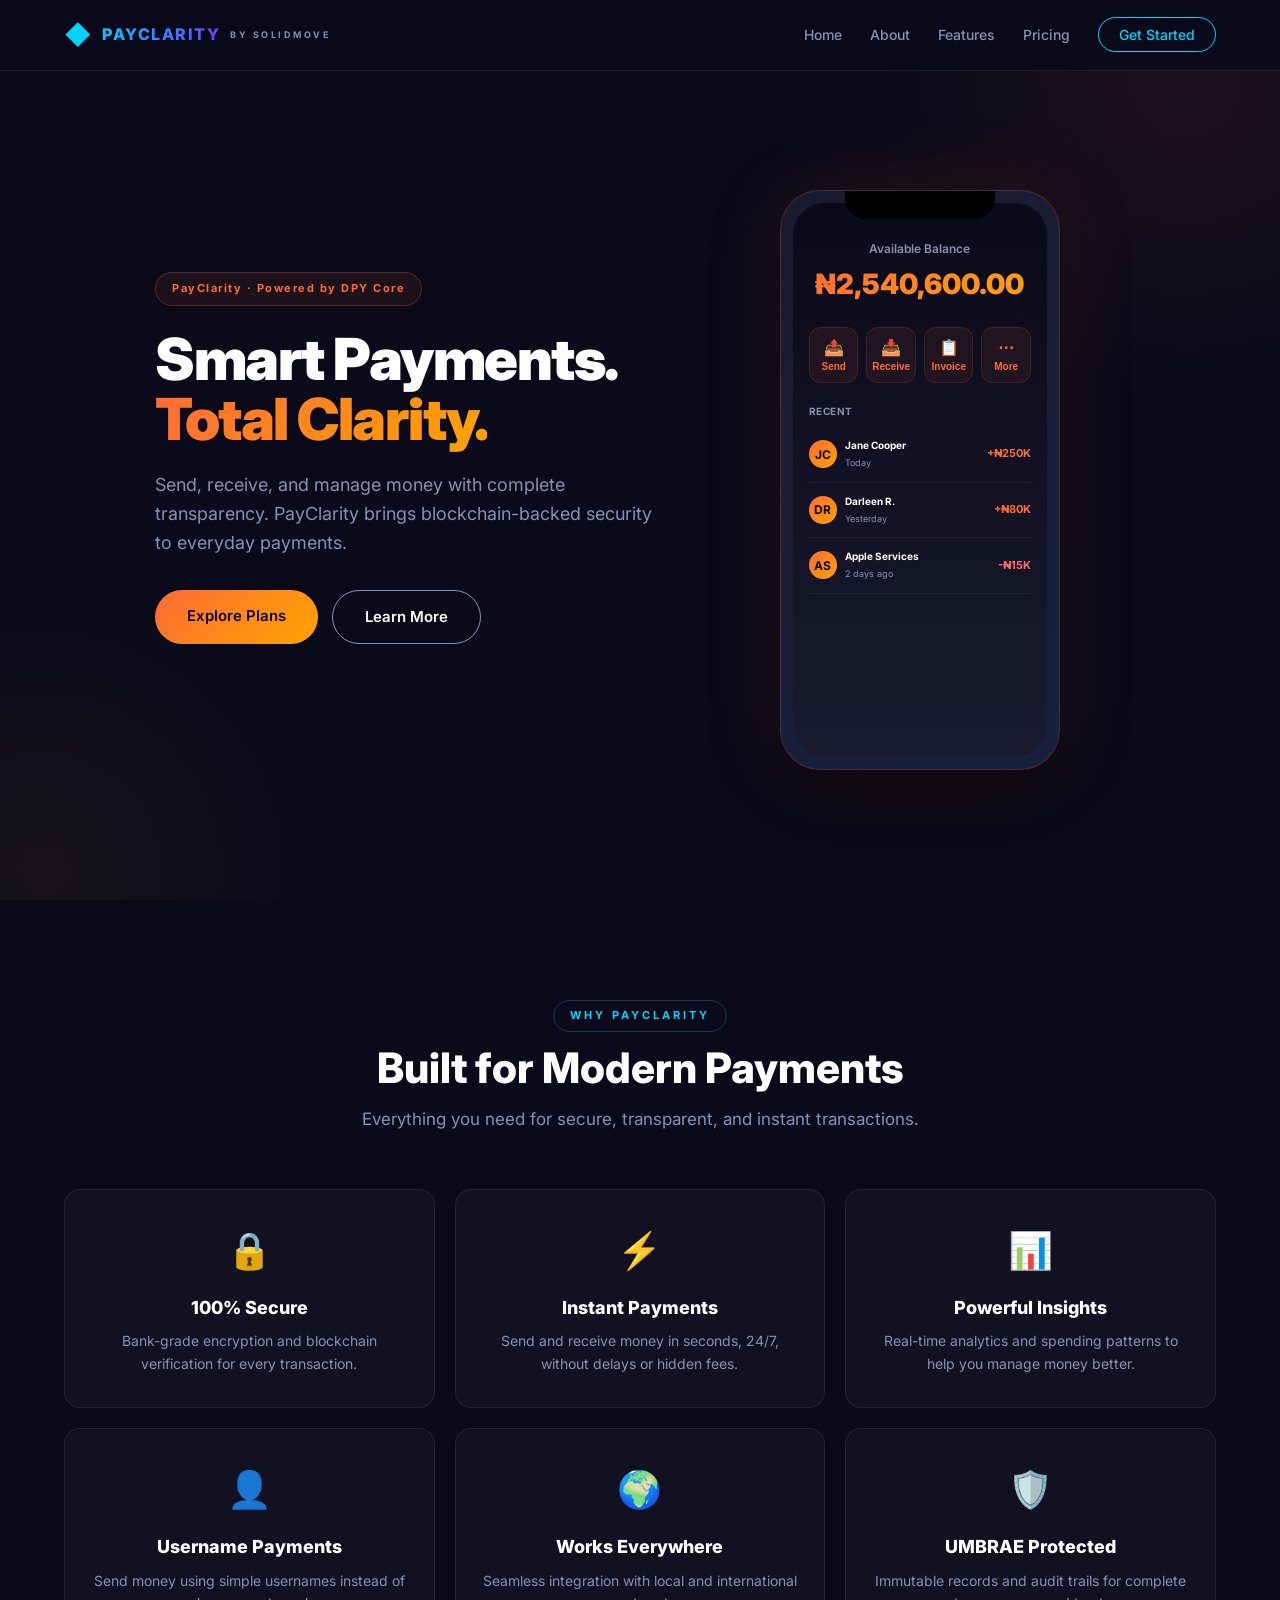
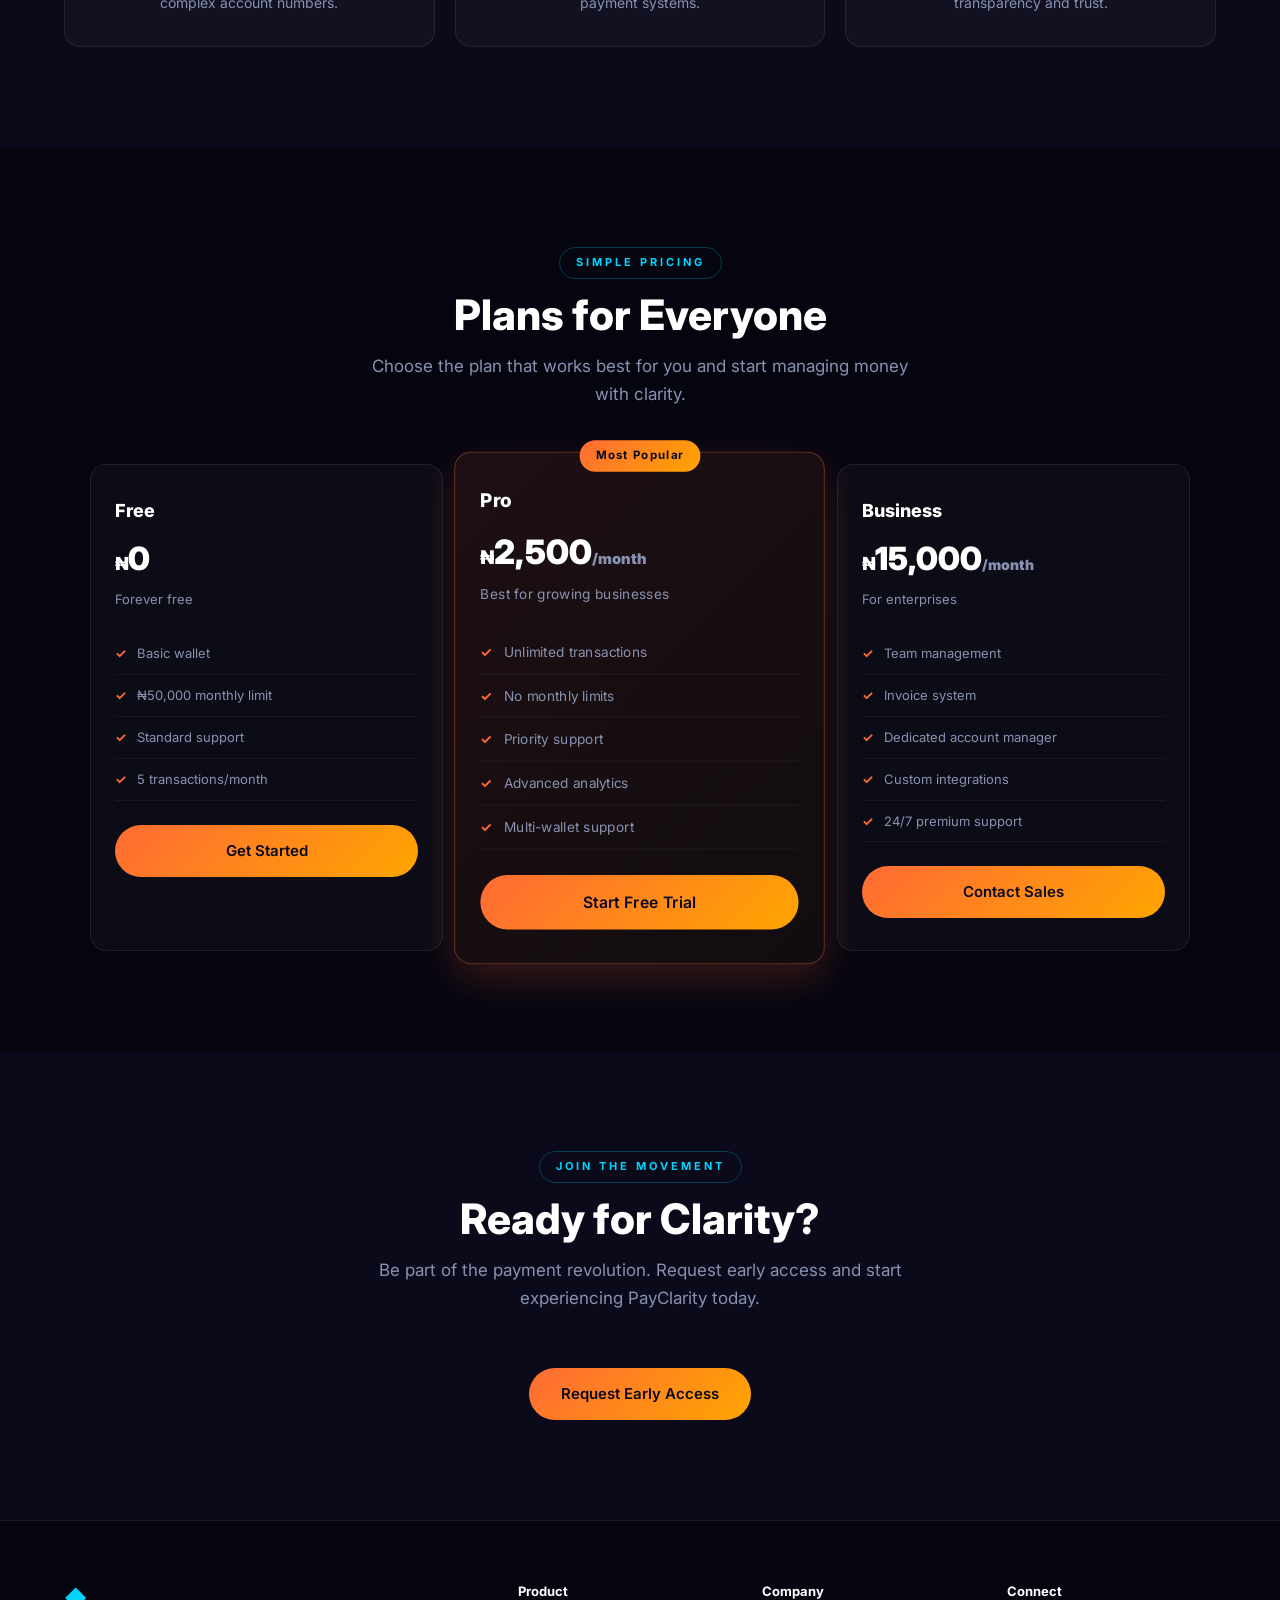
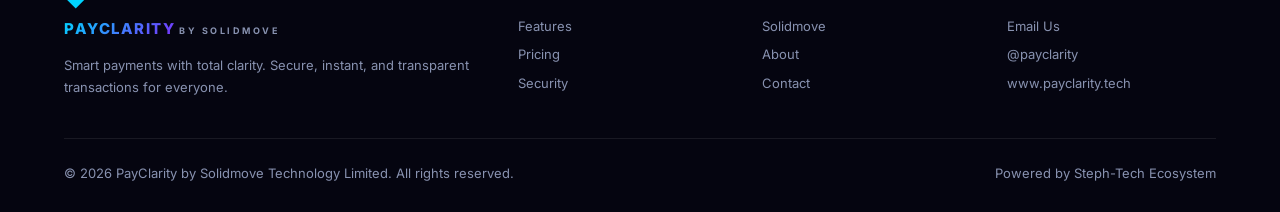
==== payclarity.html @ 087c50ce "Create PayClarity product landing page with hero, phone mockup, features, pricing, and CTA sections" ====
<!DOCTYPE html>
<html lang="en">
<head>
    <meta charset="UTF-8">
    <meta name="viewport" content="width=device-width, initial-scale=1.0">
    <title>PayClarity – Smart Payments. Total Clarity.</title>
    <link rel="stylesheet" href="style.css">
    <link href="https://fonts.googleapis.com/css2?family=Inter:wght@300;400;600;700;800;900&display=swap" rel="stylesheet">
    <style>
        /* ===== PAYCLARITY SPECIFIC ===== */
        :root {
            --payclarity-accent: #ff6b35;
            --payclarity-light: #ffa500;
        }

        /* Hero Section - PayClarity */
        .payclarity-hero {
            padding: 140px 0 80px;
            min-height: 100vh;
            display: flex;
            align-items: center;
            position: relative;
            overflow: hidden;
        }

        .payclarity-hero::before {
            content: '';
            position: absolute;
            top: -30%;
            right: -20%;
            width: 700px;
            height: 700px;
            background: radial-gradient(circle, rgba(255, 107, 53, 0.08) 0%, transparent 65%);
            border-radius: 50%;
            pointer-events: none;
        }

        .payclarity-hero::after {
            content: '';
            position: absolute;
            bottom: -30%;
            left: -20%;
            width: 600px;
            height: 600px;
            background: radial-gradient(circle, rgba(255, 165, 0, 0.06) 0%, transparent 65%);
            border-radius: 50%;
            pointer-events: none;
        }

        .payclarity-hero-grid {
            display: grid;
            grid-template-columns: 1.1fr 0.9fr;
            gap: 60px;
            align-items: center;
            position: relative;
            z-index: 1;
        }

        .payclarity-hero-content h1 {
            font-size: 58px;
            font-weight: 900;
            line-height: 1.03;
            margin-bottom: 22px;
            letter-spacing: -1.5px;
        }

        .payclarity-hero-content .highlight-orange {
            background: linear-gradient(135deg, var(--payclarity-accent), var(--payclarity-light));
            -webkit-background-clip: text;
            -webkit-text-fill-color: transparent;
        }

        .payclarity-badge {
            display: inline-block;
            font-size: 11px;
            font-weight: 700;
            letter-spacing: 1.5px;
            color: var(--payclarity-accent);
            padding: 7px 16px;
            background: rgba(255, 107, 53, 0.08);
            border: 1px solid rgba(255, 107, 53, 0.25);
            border-radius: 50px;
            margin-bottom: 24px;
        }

        .payclarity-subtitle {
            font-size: 18px;
            color: var(--gray);
            margin-bottom: 32px;
            max-width: 500px;
        }

        .payclarity-buttons {
            display: flex;
            gap: 14px;
            flex-wrap: wrap;
            margin-bottom: 44px;
        }

        .btn-payclarity-primary {
            display: inline-block;
            padding: 14px 32px;
            font-size: 15px;
            font-weight: 600;
            color: var(--dark);
            background: linear-gradient(135deg, var(--payclarity-accent), var(--payclarity-light));
            border: none;
            border-radius: 50px;
            cursor: pointer;
            transition: all 0.3s;
        }

        .btn-payclarity-primary:hover {
            transform: translateY(-2px);
            box-shadow: 0 10px 30px rgba(255, 107, 53, 0.35);
        }

        /* Phone Mockup */
        .payclarity-visual {
            display: flex;
            justify-content: center;
            align-items: center;
        }

        .phone-mockup {
            position: relative;
            width: 280px;
            height: 580px;
            background: linear-gradient(135deg, #1a1a2e 0%, #16213e 100%);
            border-radius: 40px;
            padding: 12px;
            box-shadow: 0 20px 60px rgba(0, 0, 0, 0.5), 0 0 80px rgba(255, 107, 53, 0.15);
            border: 1px solid rgba(255, 107, 53, 0.2);
        }

        .phone-mockup::before {
            content: '';
            position: absolute;
            top: 0;
            left: 50%;
            transform: translateX(-50%);
            width: 150px;
            height: 28px;
            background: #000;
            border-radius: 0 0 20px 20px;
            z-index: 10;
        }

        .phone-screen {
            width: 100%;
            height: 100%;
            background: linear-gradient(180deg, #0a0a1a 0%, #1a1a2e 100%);
            border-radius: 32px;
            padding: 36px 16px 16px;
            display: flex;
            flex-direction: column;
            overflow: hidden;
        }

        .wallet-header {
            text-align: center;
            margin-bottom: 20px;
        }

        .wallet-header h3 {
            font-size: 12px;
            font-weight: 600;
            color: var(--gray);
            margin-bottom: 4px;
        }

        .wallet-balance {
            font-size: 28px;
            font-weight: 900;
            background: linear-gradient(135deg, var(--payclarity-accent), var(--payclarity-light));
            -webkit-background-clip: text;
            -webkit-text-fill-color: transparent;
        }

        .wallet-actions {
            display: grid;
            grid-template-columns: repeat(4, 1fr);
            gap: 8px;
            margin-bottom: 20px;
        }

        .action-btn {
            display: flex;
            flex-direction: column;
            align-items: center;
            gap: 4px;
            padding: 10px 4px;
            background: rgba(255, 107, 53, 0.08);
            border: 1px solid rgba(255, 107, 53, 0.15);
            border-radius: 12px;
            font-size: 10px;
            font-weight: 600;
            color: var(--payclarity-accent);
            cursor: pointer;
            transition: all 0.3s;
        }

        .action-btn:hover {
            background: rgba(255, 107, 53, 0.15);
            border-color: rgba(255, 107, 53, 0.3);
        }

        .action-icon {
            font-size: 16px;
        }

        .transactions-label {
            font-size: 10px;
            font-weight: 700;
            color: var(--gray);
            margin-bottom: 8px;
            text-transform: uppercase;
            letter-spacing: 0.5px;
        }

        .transaction-item {
            display: flex;
            align-items: center;
            justify-content: space-between;
            padding: 10px 0;
            border-bottom: 1px solid rgba(255, 255, 255, 0.05);
            font-size: 11px;
        }

        .transaction-info {
            display: flex;
            align-items: center;
            gap: 8px;
        }

        .transaction-avatar {
            width: 28px;
            height: 28px;
            border-radius: 50%;
            background: linear-gradient(135deg, var(--payclarity-accent), var(--payclarity-light));
            display: flex;
            align-items: center;
            justify-content: center;
            font-size: 12px;
            color: var(--dark);
            font-weight: 700;
        }

        .transaction-details h4 {
            font-size: 10px;
            font-weight: 700;
            color: var(--light);
            margin-bottom: 1px;
        }

        .transaction-type {
            font-size: 9px;
            color: var(--gray);
        }

        .transaction-amount {
            font-weight: 700;
            color: var(--light);
        }

        .transaction-amount.positive {
            color: var(--payclarity-accent);
        }

        .transaction-amount.negative {
            color: #ff6b6b;
        }

        /* Features Section */
        .payclarity-features {
            padding: 100px 0;
        }

        .features-grid {
            display: grid;
            grid-template-columns: repeat(3, 1fr);
            gap: 20px;
        }

        .feature-card {
            padding: 32px 22px;
            background: var(--card-bg);
            border: 1px solid var(--border);
            border-radius: 16px;
            transition: all 0.3s;
            text-align: center;
        }

        .feature-card:hover {
            transform: translateY(-6px);
            border-color: rgba(255, 107, 53, 0.3);
            box-shadow: 0 15px 40px rgba(255, 107, 53, 0.1);
        }

        .feature-icon {
            font-size: 36px;
            margin-bottom: 14px;
        }

        .feature-card h3 {
            font-size: 18px;
            font-weight: 800;
            margin-bottom: 8px;
            color: var(--light);
        }

        .feature-card p {
            font-size: 14px;
            color: var(--gray);
        }

        /* Pricing Section */
        .payclarity-pricing {
            padding: 100px 0;
            background: var(--darker);
        }

        .pricing-grid {
            display: grid;
            grid-template-columns: repeat(3, 1fr);
            gap: 20px;
            max-width: 1100px;
            margin: 0 auto;
        }

        .pricing-card {
            padding: 32px 24px;
            background: var(--card-bg);
            border: 1px solid var(--border);
            border-radius: 16px;
            transition: all 0.3s;
            position: relative;
        }

        .pricing-card.featured {
            transform: scale(1.05);
            background: linear-gradient(135deg, rgba(255, 107, 53, 0.1), rgba(255, 165, 0, 0.05));
            border-color: rgba(255, 107, 53, 0.35);
            box-shadow: 0 15px 40px rgba(255, 107, 53, 0.2);
        }

        .pricing-card:hover {
            border-color: rgba(255, 107, 53, 0.3);
            transform: translateY(-4px);
        }

        .pricing-card.featured:hover {
            transform: scale(1.05) translateY(-4px);
        }

        .pricing-badge {
            position: absolute;
            top: -12px;
            left: 50%;
            transform: translateX(-50%);
            display: inline-block;
            padding: 6px 16px;
            background: linear-gradient(135deg, var(--payclarity-accent), var(--payclarity-light));
            color: var(--dark);
            font-size: 11px;
            font-weight: 700;
            letter-spacing: 1px;
            border-radius: 50px;
        }

        .pricing-plan {
            font-size: 18px;
            font-weight: 800;
            margin-bottom: 8px;
            color: var(--light);
        }

        .pricing-price {
            font-size: 32px;
            font-weight: 900;
            margin-bottom: 4px;
        }

        .pricing-price .currency {
            font-size: 18px;
        }

        .pricing-period {
            font-size: 13px;
            color: var(--gray);
            margin-bottom: 24px;
        }

        .pricing-features {
            list-style: none;
            margin-bottom: 24px;
        }

        .pricing-features li {
            padding: 10px 0;
            border-bottom: 1px solid rgba(255, 255, 255, 0.05);
            font-size: 13px;
            color: var(--gray);
        }

        .pricing-features li:before {
            content: '✓ ';
            color: var(--payclarity-accent);
            font-weight: 700;
            margin-right: 8px;
        }

        .pricing-card .btn-payclarity-primary {
            width: 100%;
            text-align: center;
        }

        /* CTA Section */
        .payclarity-cta {
            padding: 100px 0;
            text-align: center;
        }

        .cta-content h2 {
            font-size: 42px;
            font-weight: 800;
            margin-bottom: 16px;
        }

        .cta-content p {
            font-size: 17px;
            color: var(--gray);
            margin-bottom: 32px;
            max-width: 600px;
            margin-left: auto;
            margin-right: auto;
        }

        /* Responsive */
        @media (max-width: 1024px) {
            .payclarity-hero-grid {
                grid-template-columns: 1fr;
                text-align: center;
            }

            .payclarity-buttons {
                justify-content: center;
            }

            .payclarity-subtitle {
                margin-left: auto;
                margin-right: auto;
            }

            .payclarity-visual {
                margin-top: 40px;
            }

            .features-grid {
                grid-template-columns: repeat(2, 1fr);
            }

            .pricing-grid {
                grid-template-columns: repeat(2, 1fr);
            }

            .pricing-card.featured {
                grid-column: 1 / -1;
                max-width: 400px;
                margin: 0 auto;
                transform: scale(1);
            }

            .pricing-card.featured:hover {
                transform: translateY(-4px);
            }
        }

        @media (max-width: 768px) {
            .payclarity-hero {
                padding: 120px 0 60px;
                min-height: auto;
            }

            .payclarity-hero-content h1 {
                font-size: 36px;
                letter-spacing: -0.5px;
            }

            .payclarity-hero-content .highlight-orange {
                background: linear-gradient(135deg, var(--payclarity-accent), var(--payclarity-light));
                -webkit-background-clip: text;
                -webkit-text-fill-color: transparent;
            }

            .features-grid,
            .pricing-grid {
                grid-template-columns: 1fr;
            }

            .pricing-card.featured {
                grid-column: 1;
                transform: scale(1);
            }

            .phone-mockup {
                width: 240px;
                height: 480px;
            }

            .phone-screen {
                padding: 30px 12px 12px;
            }

            .wallet-balance {
                font-size: 24px;
            }

            .cta-content h2 {
                font-size: 28px;
            }

            .cta-content p {
                font-size: 15px;
            }
        }
    </style>
</head>
<body>
    <!-- NAVIGATION -->
    <nav class="navbar">
        <div class="container">
            <div class="nav-brand">
                <div class="logo-icon">◆</div>
                <span class="logo-text">PAYCLARITY</span>
                <span class="logo-sub">BY SOLIDMOVE</span>
            </div>
            <ul class="nav-links">
                <li><a href="index.html">Home</a></li>
                <li><a href="index.html#about">About</a></li>
                <li><a href="#features">Features</a></li>
                <li><a href="#pricing">Pricing</a></li>
                <li><a href="#cta" class="nav-cta">Get Started</a></li>
            </ul>
            <div class="hamburger">
                <span></span>
                <span></span>
                <span></span>
            </div>
        </div>
    </nav>

    <!-- HERO -->
    <section class="payclarity-hero">
        <div class="container">
            <div class="payclarity-hero-grid">
                <div class="payclarity-hero-content">
                    <div class="payclarity-badge">PayClarity · Powered by DPY Core</div>
                    <h1>
                        Smart Payments.<br>
                        <span class="highlight-orange">Total Clarity.</span>
                    </h1>
                    <p class="payclarity-subtitle">
                        Send, receive, and manage money with complete transparency. PayClarity brings blockchain-backed security to everyday payments.
                    </p>
                    <div class="payclarity-buttons">
                        <a href="#pricing" class="btn-payclarity-primary">Explore Plans</a>
                        <a href="index.html#contact" class="btn-secondary">Learn More</a>
                    </div>
                </div>
                <div class="payclarity-visual">
                    <div class="phone-mockup">
                        <div class="phone-screen">
                            <div class="wallet-header">
                                <h3>Available Balance</h3>
                                <div class="wallet-balance">₦2,540,600.00</div>
                            </div>

                            <div class="wallet-actions">
                                <button class="action-btn">
                                    <span class="action-icon">📤</span>
                                    <span>Send</span>
                                </button>
                                <button class="action-btn">
                                    <span class="action-icon">📥</span>
                                    <span>Receive</span>
                                </button>
                                <button class="action-btn">
                                    <span class="action-icon">📋</span>
                                    <span>Invoice</span>
                                </button>
                                <button class="action-btn">
                                    <span class="action-icon">⋯</span>
                                    <span>More</span>
                                </button>
                            </div>

                            <div class="transactions-label">Recent</div>
                            <div class="transaction-item">
                                <div class="transaction-info">
                                    <div class="transaction-avatar">JC</div>
                                    <div class="transaction-details">
                                        <h4>Jane Cooper</h4>
                                        <span class="transaction-type">Today</span>
                                    </div>
                                </div>
                                <div class="transaction-amount positive">+₦250K</div>
                            </div>

                            <div class="transaction-item">
                                <div class="transaction-info">
                                    <div class="transaction-avatar">DR</div>
                                    <div class="transaction-details">
                                        <h4>Darleen R.</h4>
                                        <span class="transaction-type">Yesterday</span>
                                    </div>
                                </div>
                                <div class="transaction-amount positive">+₦80K</div>
                            </div>

                            <div class="transaction-item">
                                <div class="transaction-info">
                                    <div class="transaction-avatar">AS</div>
                                    <div class="transaction-details">
                                        <h4>Apple Services</h4>
                                        <span class="transaction-type">2 days ago</span>
                                    </div>
                                </div>
                                <div class="transaction-amount negative">-₦15K</div>
                            </div>
                        </div>
                    </div>
                </div>
            </div>
        </div>
    </section>

    <!-- FEATURES -->
    <section id="features" class="payclarity-features">
        <div class="container">
            <div class="section-header">
                <span class="section-tag">Why PayClarity</span>
                <h2>Built for Modern Payments</h2>
                <p>Everything you need for secure, transparent, and instant transactions.</p>
            </div>
            <div class="features-grid">
                <div class="feature-card">
                    <div class="feature-icon">🔒</div>
                    <h3>100% Secure</h3>
                    <p>Bank-grade encryption and blockchain verification for every transaction.</p>
                </div>
                <div class="feature-card">
                    <div class="feature-icon">⚡</div>
                    <h3>Instant Payments</h3>
                    <p>Send and receive money in seconds, 24/7, without delays or hidden fees.</p>
                </div>
                <div class="feature-card">
                    <div class="feature-icon">📊</div>
                    <h3>Powerful Insights</h3>
                    <p>Real-time analytics and spending patterns to help you manage money better.</p>
                </div>
                <div class="feature-card">
                    <div class="feature-icon">👤</div>
                    <h3>Username Payments</h3>
                    <p>Send money using simple usernames instead of complex account numbers.</p>
                </div>
                <div class="feature-card">
                    <div class="feature-icon">🌍</div>
                    <h3>Works Everywhere</h3>
                    <p>Seamless integration with local and international payment systems.</p>
                </div>
                <div class="feature-card">
                    <div class="feature-icon">🛡️</div>
                    <h3>UMBRAE Protected</h3>
                    <p>Immutable records and audit trails for complete transparency and trust.</p>
                </div>
            </div>
        </div>
    </section>

    <!-- PRICING -->
    <section id="pricing" class="payclarity-pricing">
        <div class="container">
            <div class="section-header">
                <span class="section-tag">Simple Pricing</span>
                <h2>Plans for Everyone</h2>
                <p>Choose the plan that works best for you and start managing money with clarity.</p>
            </div>
            <div class="pricing-grid">
                <div class="pricing-card">
                    <div class="pricing-plan">Free</div>
                    <div class="pricing-price"><span class="currency">₦</span>0</div>
                    <div class="pricing-period">Forever free</div>
                    <ul class="pricing-features">
                        <li>Basic wallet</li>
                        <li>₦50,000 monthly limit</li>
                        <li>Standard support</li>
                        <li>5 transactions/month</li>
                    </ul>
                    <a href="#cta" class="btn-payclarity-primary">Get Started</a>
                </div>

                <div class="pricing-card featured">
                    <div class="pricing-badge">Most Popular</div>
                    <div class="pricing-plan">Pro</div>
                    <div class="pricing-price"><span class="currency">₦</span>2,500<span style="font-size: 14px; color: var(--gray);">/month</span></div>
                    <div class="pricing-period">Best for growing businesses</div>
                    <ul class="pricing-features">
                        <li>Unlimited transactions</li>
                        <li>No monthly limits</li>
                        <li>Priority support</li>
                        <li>Advanced analytics</li>
                        <li>Multi-wallet support</li>
                    </ul>
                    <a href="#cta" class="btn-payclarity-primary">Start Free Trial</a>
                </div>

                <div class="pricing-card">
                    <div class="pricing-plan">Business</div>
                    <div class="pricing-price"><span class="currency">₦</span>15,000<span style="font-size: 14px; color: var(--gray);">/month</span></div>
                    <div class="pricing-period">For enterprises</div>
                    <ul class="pricing-features">
                        <li>Team management</li>
                        <li>Invoice system</li>
                        <li>Dedicated account manager</li>
                        <li>Custom integrations</li>
                        <li>24/7 premium support</li>
                    </ul>
                    <a href="#cta" class="btn-payclarity-primary">Contact Sales</a>
                </div>
            </div>
        </div>
    </section>

    <!-- CTA -->
    <section id="cta" class="payclarity-cta">
        <div class="container">
            <div class="section-header">
                <span class="section-tag">Join the Movement</span>
                <h2>Ready for Clarity?</h2>
                <p>Be part of the payment revolution. Request early access and start experiencing PayClarity today.</p>
            </div>
            <a href="mailto:solidmovetechnologylimited@gmail.com?subject=PayClarity%20Early%20Access%20Request" class="btn-payclarity-primary">Request Early Access</a>
        </div>
    </section>

    <!-- FOOTER -->
    <footer class="footer">
        <div class="container">
            <div class="footer-grid">
                <div class="footer-brand">
                    <div class="logo-icon">◆</div>
                    <span class="logo-text">PAYCLARITY</span>
                    <span class="logo-sub">BY SOLIDMOVE</span>
                    <p>Smart payments with total clarity. Secure, instant, and transparent transactions for everyone.</p>
                </div>
                <div class="footer-links">
                    <h4>Product</h4>
                    <a href="#features">Features</a>
                    <a href="#pricing">Pricing</a>
                    <a href="#">Security</a>
                </div>
                <div class="footer-links">
                    <h4>Company</h4>
                    <a href="index.html">Solidmove</a>
                    <a href="index.html#about">About</a>
                    <a href="index.html#contact">Contact</a>
                </div>
                <div class="footer-links">
                    <h4>Connect</h4>
                    <a href="mailto:solidmovetechnologylimited@gmail.com">Email Us</a>
                    <a href="#">@payclarity</a>
                    <a href="#">www.payclarity.tech</a>
                </div>
            </div>
            <div class="footer-bottom">
                <p>&copy; 2026 PayClarity by Solidmove Technology Limited. All rights reserved.</p>
                <p>Powered by Steph-Tech Ecosystem</p>
            </div>
        </div>
    </footer>

    <script src="script.js"></script>
</body>
</html>
---- style.css ----
/* ===== RESET ===== */
* { margin:0; padding:0; box-sizing:border-box; }

:root {
  --primary: #00d4ff;
  --secondary: #7b2ffc;
  --accent: #ff6b35;
  --dark: #0a0a1a;
  --darker: #050510;
  --light: #ffffff;
  --gray: #8892b0;
  --card-bg: rgba(255,255,255,0.03);
  --border: rgba(255,255,255,0.08);
  --font: 'Inter', -apple-system, BlinkMacSystemFont, sans-serif;
}

html { scroll-behavior: smooth; }

body {
  font-family: var(--font);
  background: var(--dark);
  color: var(--light);
  line-height: 1.6;
  overflow-x: hidden;
  -webkit-font-smoothing: antialiased;
}

.container { max-width: 1200px; margin: 0 auto; padding: 0 24px; }
a { text-decoration: none; color: inherit; }

::-webkit-scrollbar { width: 8px; }
::-webkit-scrollbar-track { background: var(--dark); }
::-webkit-scrollbar-thumb { background: var(--primary); border-radius: 4px; }

/* ===== NAV ===== */
.navbar {
  position: fixed; top:0; left:0; right:0; z-index:1000;
  padding: 14px 0;
  background: rgba(10,10,26,0.9);
  backdrop-filter: blur(20px);
  -webkit-backdrop-filter: blur(20px);
  border-bottom: 1px solid var(--border);
}
.navbar .container { display: flex; justify-content: space-between; align-items: center; }
.nav-brand { display: flex; align-items: center; gap: 10px; }
.logo-icon { font-size: 26px; color: var(--primary); font-weight: 900; }
.brand-text { display: flex; flex-direction: column; line-height: 1.1; }
.logo-text {
  font-size: 16px; font-weight: 800; letter-spacing: 1.5px;
  background: linear-gradient(135deg, var(--primary), var(--secondary));
  -webkit-background-clip: text; -webkit-text-fill-color: transparent;
}
.logo-sub { font-size: 9px; font-weight: 700; letter-spacing: 2.5px; color: var(--gray); }
.nav-links { display: flex; list-style: none; gap: 28px; align-items: center; }
.nav-links a { font-size: 14px; font-weight: 500; color: var(--gray); transition: color 0.3s; }
.nav-links a:hover { color: var(--light); }
.nav-cta { padding: 8px 20px; border: 1px solid var(--primary); border-radius: 50px; color: var(--primary) !important; }
.nav-cta:hover { background: var(--primary); color: var(--dark) !important; }
.hamburger { display: none; flex-direction: column; gap: 5px; cursor: pointer; }
.hamburger span { width: 24px; height: 2px; background: var(--light); }

/* ===== SECTION HEADER ===== */
.section-header { text-align: center; margin-bottom: 56px; }
.section-tag {
  display: inline-block; font-size: 11px; font-weight: 700; letter-spacing: 3px;
  text-transform: uppercase; color: var(--primary); margin-bottom: 12px;
  padding: 6px 16px; border: 1px solid rgba(0,212,255,0.25); border-radius: 50px;
}
.section-header h2 { font-size: 42px; font-weight: 800; line-height: 1.15; margin-bottom: 14px; }
.section-header p { font-size: 17px; color: var(--gray); max-width: 560px; margin: 0 auto; }

/* ===== BUTTONS ===== */
.btn-primary {
  display: inline-block; padding: 14px 32px; font-size: 15px; font-weight: 600;
  color: var(--dark); background: var(--primary); border: none; border-radius: 50px;
  cursor: pointer; transition: all 0.3s;
}
.btn-primary:hover { transform: translateY(-2px); box-shadow: 0 10px 30px rgba(0,212,255,0.35); }
.btn-secondary {
  display: inline-block; padding: 14px 32px; font-size: 15px; font-weight: 600;
  color: var(--light); background: transparent; border: 1px solid var(--gray);
  border-radius: 50px; cursor: pointer; transition: all 0.3s;
}
.btn-secondary:hover { border-color: var(--light); background: rgba(255,255,255,0.05); }

/* ===== HERO ===== */
.hero {
  padding: 140px 0 80px; min-height: 100vh; display: flex; align-items: center;
  position: relative; overflow: hidden;
}
.hero::before {
  content: ''; position: absolute; top: -30%; right: -20%; width: 700px; height: 700px;
  background: radial-gradient(circle, rgba(0,212,255,0.06) 0%, transparent 65%);
  border-radius: 50%; pointer-events: none;
}
.hero::after {
  content: ''; position: absolute; bottom: -30%; left: -20%; width: 600px; height: 600px;
  background: radial-gradient(circle, rgba(123,47,252,0.05) 0%, transparent 65%);
  border-radius: 50%; pointer-events: none;
}
.hero-grid { display: grid; grid-template-columns: 1.1fr 0.9fr; gap: 60px; align-items: center; position: relative; z-index: 1; }
.badge {
  display: inline-block; font-size: 11px; font-weight: 700; letter-spacing: 1.5px;
  color: var(--primary); padding: 7px 16px; background: rgba(0,212,255,0.08);
  border: 1px solid rgba(0,212,255,0.25); border-radius: 50px; margin-bottom: 24px;
}
.hero-title { font-size: 58px; font-weight: 900; line-height: 1.03; margin-bottom: 22px; letter-spacing: -1.5px; }
.hero-title .highlight {
  background: linear-gradient(135deg, var(--primary), var(--secondary));
  -webkit-background-clip: text; -webkit-text-fill-color: transparent;
}
.hero-subtitle { font-size: 18px; color: var(--gray); margin-bottom: 32px; max-width: 500px; }
.hero-buttons { display: flex; gap: 14px; flex-wrap: wrap; margin-bottom: 44px; }
.hero-stats { display: flex; gap: 44px; }
.stat { display: flex; flex-direction: column; }
.stat-number { font-size: 30px; font-weight: 800; color: var(--light); }
.stat-label { font-size: 13px; color: var(--gray); }

/* ===== ORB ===== */
.hero-visual { display: flex; justify-content: center; align-items: center; }
.orb-animation { position: relative; width: 320px; height: 320px; }
.orb-core {
  position: absolute; top: 50%; left: 50%; width: 90px; height: 90px;
  background: radial-gradient(circle, var(--primary), var(--secondary));
  border-radius: 50%; transform: translate(-50%,-50%);
  box-shadow: 0 0 70px rgba(0,212,255,0.35); animation: pulse 3s ease-in-out infinite;
}
.orb-ring {
  position: absolute; top: 50%; left: 50%;
  border: 1px solid rgba(0,212,255,0.18); border-radius: 50%;
  transform: translate(-50%,-50%); animation: spin 20s linear infinite;
}
.ring-1 { width: 180px; height: 180px; animation-duration: 15s; }
.ring-2 { width: 250px; height: 250px; animation-duration: 25s; animation-direction: reverse; }
.ring-3 { width: 320px; height: 320px; animation-duration: 35s; }
@keyframes spin { to { transform: translate(-50%,-50%) rotate(360deg); } }
@keyframes pulse { 0%,100% { transform:translate(-50%,-50%) scale(1); opacity:1; } 50% { transform:translate(-50%,-50%) scale(1.08); opacity:0.85; } }

/* ===== ECOSYSTEM CHAIN ===== */
.ecosystem { padding: 100px 0; background: var(--darker); }
.chain { max-width: 460px; margin: 0 auto; }
.chain-node {
  padding: 22px 20px; background: var(--card-bg); border: 1px solid var(--border);
  border-radius: 14px; text-align: center; transition: all 0.3s;
}
.chain-node:hover { border-color: rgba(0,212,255,0.3); transform: translateY(-2px); }
.chain-icon { font-size: 30px; margin-bottom: 8px; }
.chain-node h4 { font-size: 15px; font-weight: 700; margin-bottom: 4px; }
.chain-node p { font-size: 13px; color: var(--gray); }
.chain-arrow { text-align: center; font-size: 22px; color: var(--primary); padding: 12px 0; }
.chain-final { border-color: rgba(0,212,255,0.35); background: rgba(0,212,255,0.05); }

/* ===== 4 PILLARS ===== */
.values { padding: 100px 0; }
.values-grid { display: grid; grid-template-columns: repeat(4, 1fr); gap: 20px; }
.value-card {
  padding: 32px 22px; background: var(--card-bg); border: 1px solid var(--border);
  border-radius: 16px; transition: all 0.3s;
}
.value-card:hover { transform: translateY(-6px); border-color: rgba(0,212,255,0.3); box-shadow: 0 15px 40px rgba(0,0,0,0.3); }
.value-icon { font-size: 36px; margin-bottom: 14px; }
.value-card h3 { font-size: 20px; font-weight: 800; margin-bottom: 4px; }
.value-sub { display: block; font-size: 11px; font-weight: 700; letter-spacing: 1.5px; color: var(--primary); margin-bottom: 12px; text-transform: uppercase; }
.value-card p { font-size: 14px; color: var(--gray); }

/* ===== LIVE METRICS ===== */
.technology { padding: 100px 0; background: var(--darker); }
.tech-grid { display: grid; grid-template-columns: repeat(4, 1fr); gap: 20px; }
.tech-card {
  padding: 30px 22px; background: var(--card-bg); border: 1px solid var(--border);
  border-radius: 16px; text-align: center; transition: all 0.3s;
}
.tech-card:hover { border-color: rgba(0,212,255,0.3); }
.tech-icon { font-size: 26px; margin-bottom: 12px; }
.tech-card h3 { font-size: 32px; font-weight: 800; margin-bottom: 6px; color: var(--light); }
.tech-card h3 .unit { font-size: 18px; font-weight: 600; color: var(--gray); margin-left: 2px; }
.tech-card p { font-size: 13px; color: var(--gray); margin-bottom: 12px; }
.tech-badge {
  display: inline-block; font-size: 10px; font-weight: 700; padding: 4px 12px;
  background: rgba(0,212,255,0.1); color: var(--primary); border-radius: 50px; letter-spacing: 1px;
}

/* ===== ABOUT ===== */
.about { padding: 100px 0; }
.about-grid { display: grid; grid-template-columns: 1fr 1fr; gap: 50px; align-items: center; }
.about-text h3 { font-size: 26px; font-weight: 700; margin-bottom: 16px; }
.about-text > p { color: var(--gray); font-size: 16px; margin-bottom: 24px; }
.about-list { list-style: none; padding: 0; }
.about-list li { padding: 10px 0; color: var(--gray); font-size: 15px; border-bottom: 1px solid var(--border); }
.about-list li strong { color: var(--light); font-weight: 600; }
.about-graphic { display: flex; justify-content: center; align-items: center; }
.gate-diagram {
  display: flex; flex-wrap: wrap; align-items: center; justify-content: center;
  gap: 6px; padding: 30px 24px; background: var(--card-bg);
  border: 1px solid var(--border); border-radius: 18px;
}
.gate { padding: 10px 14px; font-size: 11px; font-weight: 700; letter-spacing: 1px; border-radius: 8px; background: rgba(255,255,255,0.05); }
.gate.funnel { background: rgba(0,212,255,0.15); color: var(--primary); }
.gate.bridge { background: rgba(123,47,252,0.15); color: var(--secondary); }
.gate.spire { background: rgba(255,165,0,0.15); color: #ffa500; }
.gate.orb { background: rgba(255,0,100,0.15); color: #ff0064; }
.gate.vault { background: rgba(255,255,255,0.08); color: var(--gray); font-size: 18px; }
.gate-arrow { color: var(--gray); font-size: 14px; }

/* ===== CTA ===== */
.contact { padding: 100px 0; background: var(--darker); text-align: center; }
.cta-row { display: flex; gap: 16px; justify-content: center; flex-wrap: wrap; }

/* ===== FOOTER ===== */
.footer { padding: 60px 0 28px; background: var(--darker); border-top: 1px solid var(--border); }
.footer-grid { display: grid; grid-template-columns: 2fr 1fr 1fr 1fr; gap: 36px; margin-bottom: 36px; }
.footer-brand .logo-icon { font-size: 22px; }
.footer-brand .logo-text { font-size: 15px; }
.footer-brand .logo-sub { font-size: 9px; }
.footer-brand p { font-size: 13px; color: var(--gray); margin-top: 12px; line-height: 1.7; }
.footer-links h4 { font-size: 13px; font-weight: 700; margin-bottom: 14px; }
.footer-links a { display: block; font-size: 13px; color: var(--gray); margin-bottom: 8px; transition: color 0.3s; }
.footer-links a:hover { color: var(--primary); }
.footer-bottom {
  padding-top: 24px; border-top: 1px solid var(--border);
  display: flex; justify-content: space-between; font-size: 13px; color: var(--gray);
}

/* ===== RESPONSIVE ===== */
@media (max-width: 1024px) {
  .hero-grid { grid-template-columns: 1fr; text-align: center; }
  .hero-buttons, .hero-stats { justify-content: center; }
  .hero-subtitle { margin-left: auto; margin-right: auto; }
  .hero-visual { margin-top: 40px; }
  .about-grid { grid-template-columns: 1fr; }
  .values-grid { grid-template-columns: repeat(2, 1fr); }
  .tech-grid { grid-template-columns: repeat(2, 1fr); }
  .footer-grid { grid-template-columns: repeat(2, 1fr); }
}
@media (max-width: 768px) {
  .nav-links {
    display: none; position: absolute; top: 100%; left: 0; right: 0;
    background: var(--dark); flex-direction: column; padding: 22px; gap: 16px;
    border-bottom: 1px solid var(--border);
  }
  .nav-links.active { display: flex; }
  .hamburger { display: flex; }
  .hero { padding: 120px 0 60px; min-height: auto; }
  .hero-title { font-size: 36px; letter-spacing: -0.5px; }
  .section-header h2 { font-size: 28px; }
  .section-header p { font-size: 15px; }
  .hero-stats { gap: 24px; }
  .stat-number { font-size: 24px; }
  .values-grid, .tech-grid { grid-template-columns: 1fr; }
  .footer-grid { grid-template-columns: 1fr; text-align: center; }
  .footer-bottom { flex-direction: column; gap: 8px; text-align: center; }
  .orb-animation { width: 220px; height: 220px; }
  .ring-1 { width: 130px; height: 130px; }
  .ring-2 { width: 175px; height: 175px; }
  .ring-3 { width: 220px; height: 220px; }
  .orb-core { width: 65px; height: 65px; }
  .tech-card h3 { font-size: 26px; }
}
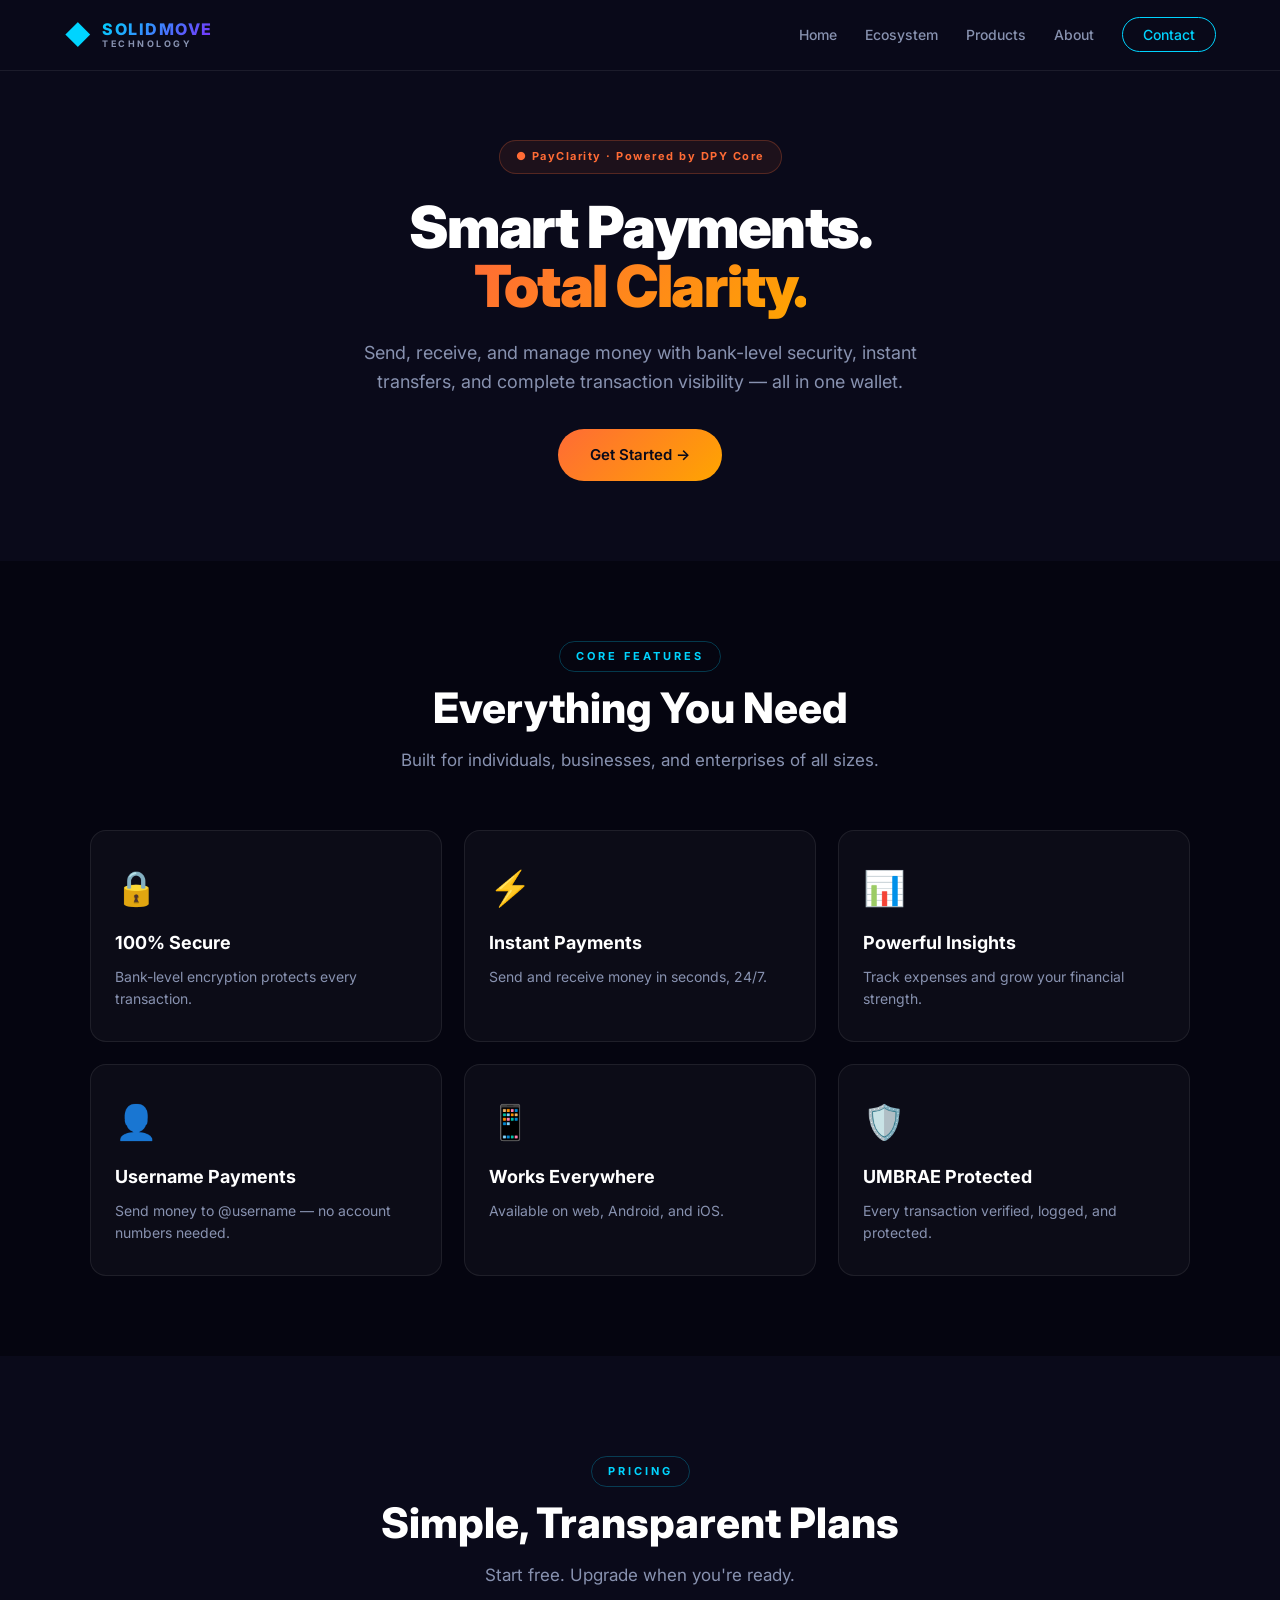
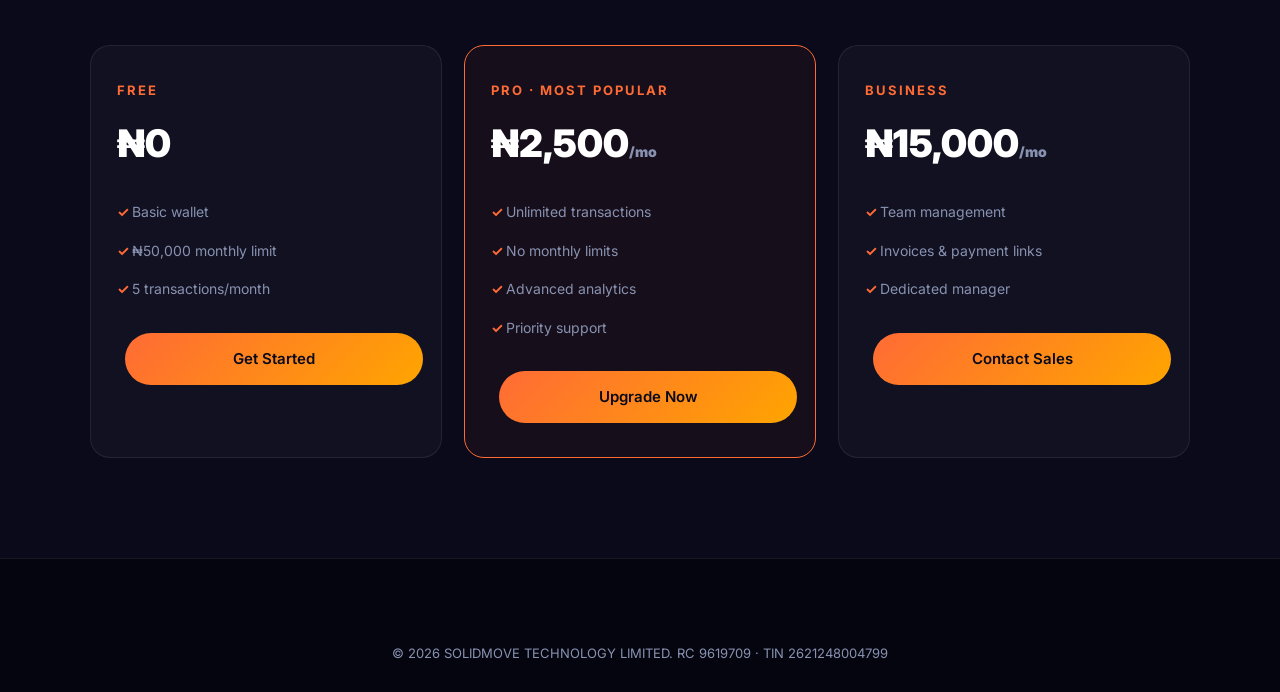
==== commit 29cf84b0: "Add initial PayClarity HTML structure This file contains the HTML structure for the PayClarity webpa" ====
--- a/payclarity.html
+++ b/payclarity.html
@@ -1,785 +1,123 @@
 <!DOCTYPE html>
 <html lang="en">
 <head>
-    <meta charset="UTF-8">
-    <meta name="viewport" content="width=device-width, initial-scale=1.0">
-    <title>PayClarity – Smart Payments. Total Clarity.</title>
-    <link rel="stylesheet" href="style.css">
-    <link href="https://fonts.googleapis.com/css2?family=Inter:wght@300;400;600;700;800;900&display=swap" rel="stylesheet">
-    <style>
-        /* ===== PAYCLARITY SPECIFIC ===== */
-        :root {
-            --payclarity-accent: #ff6b35;
-            --payclarity-light: #ffa500;
-        }
-
-        /* Hero Section - PayClarity */
-        .payclarity-hero {
-            padding: 140px 0 80px;
-            min-height: 100vh;
-            display: flex;
-            align-items: center;
-            position: relative;
-            overflow: hidden;
-        }
-
-        .payclarity-hero::before {
-            content: '';
-            position: absolute;
-            top: -30%;
-            right: -20%;
-            width: 700px;
-            height: 700px;
-            background: radial-gradient(circle, rgba(255, 107, 53, 0.08) 0%, transparent 65%);
-            border-radius: 50%;
-            pointer-events: none;
-        }
-
-        .payclarity-hero::after {
-            content: '';
-            position: absolute;
-            bottom: -30%;
-            left: -20%;
-            width: 600px;
-            height: 600px;
-            background: radial-gradient(circle, rgba(255, 165, 0, 0.06) 0%, transparent 65%);
-            border-radius: 50%;
-            pointer-events: none;
-        }
-
-        .payclarity-hero-grid {
-            display: grid;
-            grid-template-columns: 1.1fr 0.9fr;
-            gap: 60px;
-            align-items: center;
-            position: relative;
-            z-index: 1;
-        }
-
-        .payclarity-hero-content h1 {
-            font-size: 58px;
-            font-weight: 900;
-            line-height: 1.03;
-            margin-bottom: 22px;
-            letter-spacing: -1.5px;
-        }
-
-        .payclarity-hero-content .highlight-orange {
-            background: linear-gradient(135deg, var(--payclarity-accent), var(--payclarity-light));
-            -webkit-background-clip: text;
-            -webkit-text-fill-color: transparent;
-        }
-
-        .payclarity-badge {
-            display: inline-block;
-            font-size: 11px;
-            font-weight: 700;
-            letter-spacing: 1.5px;
-            color: var(--payclarity-accent);
-            padding: 7px 16px;
-            background: rgba(255, 107, 53, 0.08);
-            border: 1px solid rgba(255, 107, 53, 0.25);
-            border-radius: 50px;
-            margin-bottom: 24px;
-        }
-
-        .payclarity-subtitle {
-            font-size: 18px;
-            color: var(--gray);
-            margin-bottom: 32px;
-            max-width: 500px;
-        }
-
-        .payclarity-buttons {
-            display: flex;
-            gap: 14px;
-            flex-wrap: wrap;
-            margin-bottom: 44px;
-        }
-
-        .btn-payclarity-primary {
-            display: inline-block;
-            padding: 14px 32px;
-            font-size: 15px;
-            font-weight: 600;
-            color: var(--dark);
-            background: linear-gradient(135deg, var(--payclarity-accent), var(--payclarity-light));
-            border: none;
-            border-radius: 50px;
-            cursor: pointer;
-            transition: all 0.3s;
-        }
-
-        .btn-payclarity-primary:hover {
-            transform: translateY(-2px);
-            box-shadow: 0 10px 30px rgba(255, 107, 53, 0.35);
-        }
-
-        /* Phone Mockup */
-        .payclarity-visual {
-            display: flex;
-            justify-content: center;
-            align-items: center;
-        }
-
-        .phone-mockup {
-            position: relative;
-            width: 280px;
-            height: 580px;
-            background: linear-gradient(135deg, #1a1a2e 0%, #16213e 100%);
-            border-radius: 40px;
-            padding: 12px;
-            box-shadow: 0 20px 60px rgba(0, 0, 0, 0.5), 0 0 80px rgba(255, 107, 53, 0.15);
-            border: 1px solid rgba(255, 107, 53, 0.2);
-        }
-
-        .phone-mockup::before {
-            content: '';
-            position: absolute;
-            top: 0;
-            left: 50%;
-            transform: translateX(-50%);
-            width: 150px;
-            height: 28px;
-            background: #000;
-            border-radius: 0 0 20px 20px;
-            z-index: 10;
-        }
-
-        .phone-screen {
-            width: 100%;
-            height: 100%;
-            background: linear-gradient(180deg, #0a0a1a 0%, #1a1a2e 100%);
-            border-radius: 32px;
-            padding: 36px 16px 16px;
-            display: flex;
-            flex-direction: column;
-            overflow: hidden;
-        }
-
-        .wallet-header {
-            text-align: center;
-            margin-bottom: 20px;
-        }
-
-        .wallet-header h3 {
-            font-size: 12px;
-            font-weight: 600;
-            color: var(--gray);
-            margin-bottom: 4px;
-        }
-
-        .wallet-balance {
-            font-size: 28px;
-            font-weight: 900;
-            background: linear-gradient(135deg, var(--payclarity-accent), var(--payclarity-light));
-            -webkit-background-clip: text;
-            -webkit-text-fill-color: transparent;
-        }
-
-        .wallet-actions {
-            display: grid;
-            grid-template-columns: repeat(4, 1fr);
-            gap: 8px;
-            margin-bottom: 20px;
-        }
-
-        .action-btn {
-            display: flex;
-            flex-direction: column;
-            align-items: center;
-            gap: 4px;
-            padding: 10px 4px;
-            background: rgba(255, 107, 53, 0.08);
-            border: 1px solid rgba(255, 107, 53, 0.15);
-            border-radius: 12px;
-            font-size: 10px;
-            font-weight: 600;
-            color: var(--payclarity-accent);
-            cursor: pointer;
-            transition: all 0.3s;
-        }
-
-        .action-btn:hover {
-            background: rgba(255, 107, 53, 0.15);
-            border-color: rgba(255, 107, 53, 0.3);
-        }
-
-        .action-icon {
-            font-size: 16px;
-        }
-
-        .transactions-label {
-            font-size: 10px;
-            font-weight: 700;
-            color: var(--gray);
-            margin-bottom: 8px;
-            text-transform: uppercase;
-            letter-spacing: 0.5px;
-        }
-
-        .transaction-item {
-            display: flex;
-            align-items: center;
-            justify-content: space-between;
-            padding: 10px 0;
-            border-bottom: 1px solid rgba(255, 255, 255, 0.05);
-            font-size: 11px;
-        }
-
-        .transaction-info {
-            display: flex;
-            align-items: center;
-            gap: 8px;
-        }
-
-        .transaction-avatar {
-            width: 28px;
-            height: 28px;
-            border-radius: 50%;
-            background: linear-gradient(135deg, var(--payclarity-accent), var(--payclarity-light));
-            display: flex;
-            align-items: center;
-            justify-content: center;
-            font-size: 12px;
-            color: var(--dark);
-            font-weight: 700;
-        }
-
-        .transaction-details h4 {
-            font-size: 10px;
-            font-weight: 700;
-            color: var(--light);
-            margin-bottom: 1px;
-        }
-
-        .transaction-type {
-            font-size: 9px;
-            color: var(--gray);
-        }
-
-        .transaction-amount {
-            font-weight: 700;
-            color: var(--light);
-        }
-
-        .transaction-amount.positive {
-            color: var(--payclarity-accent);
-        }
-
-        .transaction-amount.negative {
-            color: #ff6b6b;
-        }
-
-        /* Features Section */
-        .payclarity-features {
-            padding: 100px 0;
-        }
-
-        .features-grid {
-            display: grid;
-            grid-template-columns: repeat(3, 1fr);
-            gap: 20px;
-        }
-
-        .feature-card {
-            padding: 32px 22px;
-            background: var(--card-bg);
-            border: 1px solid var(--border);
-            border-radius: 16px;
-            transition: all 0.3s;
-            text-align: center;
-        }
-
-        .feature-card:hover {
-            transform: translateY(-6px);
-            border-color: rgba(255, 107, 53, 0.3);
-            box-shadow: 0 15px 40px rgba(255, 107, 53, 0.1);
-        }
-
-        .feature-icon {
-            font-size: 36px;
-            margin-bottom: 14px;
-        }
-
-        .feature-card h3 {
-            font-size: 18px;
-            font-weight: 800;
-            margin-bottom: 8px;
-            color: var(--light);
-        }
-
-        .feature-card p {
-            font-size: 14px;
-            color: var(--gray);
-        }
-
-        /* Pricing Section */
-        .payclarity-pricing {
-            padding: 100px 0;
-            background: var(--darker);
-        }
-
-        .pricing-grid {
-            display: grid;
-            grid-template-columns: repeat(3, 1fr);
-            gap: 20px;
-            max-width: 1100px;
-            margin: 0 auto;
-        }
-
-        .pricing-card {
-            padding: 32px 24px;
-            background: var(--card-bg);
-            border: 1px solid var(--border);
-            border-radius: 16px;
-            transition: all 0.3s;
-            position: relative;
-        }
-
-        .pricing-card.featured {
-            transform: scale(1.05);
-            background: linear-gradient(135deg, rgba(255, 107, 53, 0.1), rgba(255, 165, 0, 0.05));
-            border-color: rgba(255, 107, 53, 0.35);
-            box-shadow: 0 15px 40px rgba(255, 107, 53, 0.2);
-        }
-
-        .pricing-card:hover {
-            border-color: rgba(255, 107, 53, 0.3);
-            transform: translateY(-4px);
-        }
-
-        .pricing-card.featured:hover {
-            transform: scale(1.05) translateY(-4px);
-        }
-
-        .pricing-badge {
-            position: absolute;
-            top: -12px;
-            left: 50%;
-            transform: translateX(-50%);
-            display: inline-block;
-            padding: 6px 16px;
-            background: linear-gradient(135deg, var(--payclarity-accent), var(--payclarity-light));
-            color: var(--dark);
-            font-size: 11px;
-            font-weight: 700;
-            letter-spacing: 1px;
-            border-radius: 50px;
-        }
-
-        .pricing-plan {
-            font-size: 18px;
-            font-weight: 800;
-            margin-bottom: 8px;
-            color: var(--light);
-        }
-
-        .pricing-price {
-            font-size: 32px;
-            font-weight: 900;
-            margin-bottom: 4px;
-        }
-
-        .pricing-price .currency {
-            font-size: 18px;
-        }
-
-        .pricing-period {
-            font-size: 13px;
-            color: var(--gray);
-            margin-bottom: 24px;
-        }
-
-        .pricing-features {
-            list-style: none;
-            margin-bottom: 24px;
-        }
-
-        .pricing-features li {
-            padding: 10px 0;
-            border-bottom: 1px solid rgba(255, 255, 255, 0.05);
-            font-size: 13px;
-            color: var(--gray);
-        }
-
-        .pricing-features li:before {
-            content: '✓ ';
-            color: var(--payclarity-accent);
-            font-weight: 700;
-            margin-right: 8px;
-        }
-
-        .pricing-card .btn-payclarity-primary {
-            width: 100%;
-            text-align: center;
-        }
-
-        /* CTA Section */
-        .payclarity-cta {
-            padding: 100px 0;
-            text-align: center;
-        }
-
-        .cta-content h2 {
-            font-size: 42px;
-            font-weight: 800;
-            margin-bottom: 16px;
-        }
-
-        .cta-content p {
-            font-size: 17px;
-            color: var(--gray);
-            margin-bottom: 32px;
-            max-width: 600px;
-            margin-left: auto;
-            margin-right: auto;
-        }
-
-        /* Responsive */
-        @media (max-width: 1024px) {
-            .payclarity-hero-grid {
-                grid-template-columns: 1fr;
-                text-align: center;
-            }
-
-            .payclarity-buttons {
-                justify-content: center;
-            }
-
-            .payclarity-subtitle {
-                margin-left: auto;
-                margin-right: auto;
-            }
-
-            .payclarity-visual {
-                margin-top: 40px;
-            }
-
-            .features-grid {
-                grid-template-columns: repeat(2, 1fr);
-            }
-
-            .pricing-grid {
-                grid-template-columns: repeat(2, 1fr);
-            }
-
-            .pricing-card.featured {
-                grid-column: 1 / -1;
-                max-width: 400px;
-                margin: 0 auto;
-                transform: scale(1);
-            }
-
-            .pricing-card.featured:hover {
-                transform: translateY(-4px);
-            }
-        }
-
-        @media (max-width: 768px) {
-            .payclarity-hero {
-                padding: 120px 0 60px;
-                min-height: auto;
-            }
-
-            .payclarity-hero-content h1 {
-                font-size: 36px;
-                letter-spacing: -0.5px;
-            }
-
-            .payclarity-hero-content .highlight-orange {
-                background: linear-gradient(135deg, var(--payclarity-accent), var(--payclarity-light));
-                -webkit-background-clip: text;
-                -webkit-text-fill-color: transparent;
-            }
-
-            .features-grid,
-            .pricing-grid {
-                grid-template-columns: 1fr;
-            }
-
-            .pricing-card.featured {
-                grid-column: 1;
-                transform: scale(1);
-            }
-
-            .phone-mockup {
-                width: 240px;
-                height: 480px;
-            }
-
-            .phone-screen {
-                padding: 30px 12px 12px;
-            }
-
-            .wallet-balance {
-                font-size: 24px;
-            }
-
-            .cta-content h2 {
-                font-size: 28px;
-            }
-
-            .cta-content p {
-                font-size: 15px;
-            }
-        }
-    </style>
+<meta charset="UTF-8">
+<meta name="viewport" content="width=device-width, initial-scale=1.0">
+<title>PayClarity – Smart Payments. Total Clarity.</title>
+<link rel="stylesheet" href="style.css">
+<link href="https://fonts.googleapis.com/css2?family=Inter:wght@300;400;600;700;800;900&display=swap" rel="stylesheet">
+<style>
+.payclarity-hero{padding:140px 0 80px;text-align:center}
+.payclarity-badge{display:inline-block;font-size:11px;font-weight:700;letter-spacing:1.5px;color:#ff6b35;padding:7px 16px;background:rgba(255,107,53,0.08);border:1px solid rgba(255,107,53,0.25);border-radius:50px;margin-bottom:24px}
+.payclarity-hero h1{font-size:58px;font-weight:900;line-height:1.03;margin-bottom:22px;letter-spacing:-1.5px}
+.highlight-orange{background:linear-gradient(135deg,#ff6b35,#ffa500);-webkit-background-clip:text;-webkit-text-fill-color:transparent}
+.payclarity-sub{font-size:18px;color:#8892b0;margin-bottom:32px;max-width:600px;margin-left:auto;margin-right:auto}
+.btn-pc{display:inline-block;padding:14px 32px;font-size:15px;font-weight:600;color:#0a0a1a;background:linear-gradient(135deg,#ff6b35,#ffa500);border-radius:50px;text-decoration:none;margin:0 8px}
+.pc-features{padding:80px 0;background:#050510}
+.pc-grid{display:grid;grid-template-columns:repeat(3,1fr);gap:22px;max-width:1100px;margin:40px auto 0}
+.pc-card{padding:30px 24px;background:rgba(255,255,255,0.03);border:1px solid rgba(255,255,255,0.08);border-radius:16px}
+.pc-card .ico{font-size:34px;margin-bottom:14px}
+.pc-card h3{font-size:18px;font-weight:700;margin-bottom:8px;color:#fff}
+.pc-card p{font-size:14px;color:#8892b0}
+.pc-price{padding:100px 0;text-align:center}
+.pc-plans{display:grid;grid-template-columns:repeat(3,1fr);gap:22px;max-width:1100px;margin:40px auto 0}
+.pc-plan{padding:34px 26px;background:rgba(255,255,255,0.03);border:1px solid rgba(255,255,255,0.08);border-radius:20px;text-align:left}
+.pc-plan.feat{border-color:#ff6b35;background:rgba(255,107,53,0.05)}
+.pc-plan .name{font-size:13px;font-weight:700;letter-spacing:2px;color:#ff6b35;text-transform:uppercase;margin-bottom:12px}
+.pc-plan .price{font-size:38px;font-weight:900;color:#fff;margin-bottom:20px}
+.pc-plan ul{list-style:none;padding:0;margin-bottom:24px}
+.pc-plan li{font-size:14px;color:#8892b0;padding:8px 0}
+.pc-plan li::before{content:'✓ ';color:#ff6b35;font-weight:700}
+@media(max-width:768px){.payclarity-hero h1{font-size:34px}.pc-grid,.pc-plans{grid-template-columns:1fr}}
+</style>
 </head>
 <body>
-    <!-- NAVIGATION -->
-    <nav class="navbar">
-        <div class="container">
-            <div class="nav-brand">
-                <div class="logo-icon">◆</div>
-                <span class="logo-text">PAYCLARITY</span>
-                <span class="logo-sub">BY SOLIDMOVE</span>
-            </div>
-            <ul class="nav-links">
-                <li><a href="index.html">Home</a></li>
-                <li><a href="index.html#about">About</a></li>
-                <li><a href="#features">Features</a></li>
-                <li><a href="#pricing">Pricing</a></li>
-                <li><a href="#cta" class="nav-cta">Get Started</a></li>
-            </ul>
-            <div class="hamburger">
-                <span></span>
-                <span></span>
-                <span></span>
-            </div>
-        </div>
-    </nav>
 
-    <!-- HERO -->
-    <section class="payclarity-hero">
-        <div class="container">
-            <div class="payclarity-hero-grid">
-                <div class="payclarity-hero-content">
-                    <div class="payclarity-badge">PayClarity · Powered by DPY Core</div>
-                    <h1>
-                        Smart Payments.<br>
-                        <span class="highlight-orange">Total Clarity.</span>
-                    </h1>
-                    <p class="payclarity-subtitle">
-                        Send, receive, and manage money with complete transparency. PayClarity brings blockchain-backed security to everyday payments.
-                    </p>
-                    <div class="payclarity-buttons">
-                        <a href="#pricing" class="btn-payclarity-primary">Explore Plans</a>
-                        <a href="index.html#contact" class="btn-secondary">Learn More</a>
-                    </div>
-                </div>
-                <div class="payclarity-visual">
-                    <div class="phone-mockup">
-                        <div class="phone-screen">
-                            <div class="wallet-header">
-                                <h3>Available Balance</h3>
-                                <div class="wallet-balance">₦2,540,600.00</div>
-                            </div>
+<nav class="navbar">
+<div class="container">
+<a href="index.html" class="nav-brand">
+<div class="logo-icon">◆</div>
+<div class="brand-text">
+<span class="logo-text">SOLIDMOVE</span>
+<span class="logo-sub">TECHNOLOGY</span>
+</div>
+</a>
+<ul class="nav-links">
+<li><a href="index.html">Home</a></li>
+<li><a href="index.html#ecosystem">Ecosystem</a></li>
+<li><a href="index.html#pillars">Products</a></li>
+<li><a href="index.html#about">About</a></li>
+<li><a href="index.html#contact" class="nav-cta">Contact</a></li>
+</ul>
+<div class="hamburger"><span></span><span></span><span></span></div>
+</div>
+</nav>
 
-                            <div class="wallet-actions">
-                                <button class="action-btn">
-                                    <span class="action-icon">📤</span>
-                                    <span>Send</span>
-                                </button>
-                                <button class="action-btn">
-                                    <span class="action-icon">📥</span>
-                                    <span>Receive</span>
-                                </button>
-                                <button class="action-btn">
-                                    <span class="action-icon">📋</span>
-                                    <span>Invoice</span>
-                                </button>
-                                <button class="action-btn">
-                                    <span class="action-icon">⋯</span>
-                                    <span>More</span>
-                                </button>
-                            </div>
+<section class="payclarity-hero">
+<div class="container">
+<div class="payclarity-badge">● PayClarity · Powered by DPY Core</div>
+<h1>Smart Payments.<br><span class="highlight-orange">Total Clarity.</span></h1>
+<p class="payclarity-sub">Send, receive, and manage money with bank-level security, instant transfers, and complete transaction visibility — all in one wallet.</p>
+<a href="#pricing" class="btn-pc">Get Started →</a>
+</div>
+</section>
 
-                            <div class="transactions-label">Recent</div>
-                            <div class="transaction-item">
-                                <div class="transaction-info">
-                                    <div class="transaction-avatar">JC</div>
-                                    <div class="transaction-details">
-                                        <h4>Jane Cooper</h4>
-                                        <span class="transaction-type">Today</span>
-                                    </div>
-                                </div>
-                                <div class="transaction-amount positive">+₦250K</div>
-                            </div>
+<section class="pc-features">
+<div class="container">
+<div class="section-header">
+<span class="section-tag">Core Features</span>
+<h2>Everything You Need</h2>
+<p>Built for individuals, businesses, and enterprises of all sizes.</p>
+</div>
+<div class="pc-grid">
+<div class="pc-card"><div class="ico">🔒</div><h3>100% Secure</h3><p>Bank-level encryption protects every transaction.</p></div>
+<div class="pc-card"><div class="ico">⚡</div><h3>Instant Payments</h3><p>Send and receive money in seconds, 24/7.</p></div>
+<div class="pc-card"><div class="ico">📊</div><h3>Powerful Insights</h3><p>Track expenses and grow your financial strength.</p></div>
+<div class="pc-card"><div class="ico">👤</div><h3>Username Payments</h3><p>Send money to @username — no account numbers needed.</p></div>
+<div class="pc-card"><div class="ico">📱</div><h3>Works Everywhere</h3><p>Available on web, Android, and iOS.</p></div>
+<div class="pc-card"><div class="ico">🛡️</div><h3>UMBRAE Protected</h3><p>Every transaction verified, logged, and protected.</p></div>
+</div>
+</div>
+</section>
 
-                            <div class="transaction-item">
-                                <div class="transaction-info">
-                                    <div class="transaction-avatar">DR</div>
-                                    <div class="transaction-details">
-                                        <h4>Darleen R.</h4>
-                                        <span class="transaction-type">Yesterday</span>
-                                    </div>
-                                </div>
-                                <div class="transaction-amount positive">+₦80K</div>
-                            </div>
+<section id="pricing" class="pc-price">
+<div class="container">
+<div class="section-header">
+<span class="section-tag">Pricing</span>
+<h2>Simple, Transparent Plans</h2>
+<p>Start free. Upgrade when you're ready.</p>
+</div>
+<div class="pc-plans">
+<div class="pc-plan">
+<div class="name">Free</div>
+<div class="price">₦0</div>
+<ul><li>Basic wallet</li><li>₦50,000 monthly limit</li><li>5 transactions/month</li></ul>
+<a href="#" class="btn-pc" style="width:100%;text-align:center;box-sizing:border-box;">Get Started</a>
+</div>
+<div class="pc-plan feat">
+<div class="name">Pro · Most Popular</div>
+<div class="price">₦2,500<span style="font-size:14px;color:#8892b0;">/mo</span></div>
+<ul><li>Unlimited transactions</li><li>No monthly limits</li><li>Advanced analytics</li><li>Priority support</li></ul>
+<a href="#" class="btn-pc" style="width:100%;text-align:center;box-sizing:border-box;">Upgrade Now</a>
+</div>
+<div class="pc-plan">
+<div class="name">Business</div>
+<div class="price">₦15,000<span style="font-size:14px;color:#8892b0;">/mo</span></div>
+<ul><li>Team management</li><li>Invoices & payment links</li><li>Dedicated manager</li></ul>
+<a href="#" class="btn-pc" style="width:100%;text-align:center;box-sizing:border-box;">Contact Sales</a>
+</div>
+</div>
+</div>
+</section>
 
-                            <div class="transaction-item">
-                                <div class="transaction-info">
-                                    <div class="transaction-avatar">AS</div>
-                                    <div class="transaction-details">
-                                        <h4>Apple Services</h4>
-                                        <span class="transaction-type">2 days ago</span>
-                                    </div>
-                                </div>
-                                <div class="transaction-amount negative">-₦15K</div>
-                            </div>
-                        </div>
-                    </div>
-                </div>
-            </div>
-        </div>
-    </section>
+<footer class="footer">
+<div class="container">
+<div class="footer-bottom" style="border:none;text-align:center;justify-content:center;">
+<p>© 2026 SOLIDMOVE TECHNOLOGY LIMITED. RC 9619709 · TIN 2621248004799</p>
+</div>
+</div>
+</footer>
 
-    <!-- FEATURES -->
-    <section id="features" class="payclarity-features">
-        <div class="container">
-            <div class="section-header">
-                <span class="section-tag">Why PayClarity</span>
-                <h2>Built for Modern Payments</h2>
-                <p>Everything you need for secure, transparent, and instant transactions.</p>
-            </div>
-            <div class="features-grid">
-                <div class="feature-card">
-                    <div class="feature-icon">🔒</div>
-                    <h3>100% Secure</h3>
-                    <p>Bank-grade encryption and blockchain verification for every transaction.</p>
-                </div>
-                <div class="feature-card">
-                    <div class="feature-icon">⚡</div>
-                    <h3>Instant Payments</h3>
-                    <p>Send and receive money in seconds, 24/7, without delays or hidden fees.</p>
-                </div>
-                <div class="feature-card">
-                    <div class="feature-icon">📊</div>
-                    <h3>Powerful Insights</h3>
-                    <p>Real-time analytics and spending patterns to help you manage money better.</p>
-                </div>
-                <div class="feature-card">
-                    <div class="feature-icon">👤</div>
-                    <h3>Username Payments</h3>
-                    <p>Send money using simple usernames instead of complex account numbers.</p>
-                </div>
-                <div class="feature-card">
-                    <div class="feature-icon">🌍</div>
-                    <h3>Works Everywhere</h3>
-                    <p>Seamless integration with local and international payment systems.</p>
-                </div>
-                <div class="feature-card">
-                    <div class="feature-icon">🛡️</div>
-                    <h3>UMBRAE Protected</h3>
-                    <p>Immutable records and audit trails for complete transparency and trust.</p>
-                </div>
-            </div>
-        </div>
-    </section>
-
-    <!-- PRICING -->
-    <section id="pricing" class="payclarity-pricing">
-        <div class="container">
-            <div class="section-header">
-                <span class="section-tag">Simple Pricing</span>
-                <h2>Plans for Everyone</h2>
-                <p>Choose the plan that works best for you and start managing money with clarity.</p>
-            </div>
-            <div class="pricing-grid">
-                <div class="pricing-card">
-                    <div class="pricing-plan">Free</div>
-                    <div class="pricing-price"><span class="currency">₦</span>0</div>
-                    <div class="pricing-period">Forever free</div>
-                    <ul class="pricing-features">
-                        <li>Basic wallet</li>
-                        <li>₦50,000 monthly limit</li>
-                        <li>Standard support</li>
-                        <li>5 transactions/month</li>
-                    </ul>
-                    <a href="#cta" class="btn-payclarity-primary">Get Started</a>
-                </div>
-
-                <div class="pricing-card featured">
-                    <div class="pricing-badge">Most Popular</div>
-                    <div class="pricing-plan">Pro</div>
-                    <div class="pricing-price"><span class="currency">₦</span>2,500<span style="font-size: 14px; color: var(--gray);">/month</span></div>
-                    <div class="pricing-period">Best for growing businesses</div>
-                    <ul class="pricing-features">
-                        <li>Unlimited transactions</li>
-                        <li>No monthly limits</li>
-                        <li>Priority support</li>
-                        <li>Advanced analytics</li>
-                        <li>Multi-wallet support</li>
-                    </ul>
-                    <a href="#cta" class="btn-payclarity-primary">Start Free Trial</a>
-                </div>
-
-                <div class="pricing-card">
-                    <div class="pricing-plan">Business</div>
-                    <div class="pricing-price"><span class="currency">₦</span>15,000<span style="font-size: 14px; color: var(--gray);">/month</span></div>
-                    <div class="pricing-period">For enterprises</div>
-                    <ul class="pricing-features">
-                        <li>Team management</li>
-                        <li>Invoice system</li>
-                        <li>Dedicated account manager</li>
-                        <li>Custom integrations</li>
-                        <li>24/7 premium support</li>
-                    </ul>
-                    <a href="#cta" class="btn-payclarity-primary">Contact Sales</a>
-                </div>
-            </div>
-        </div>
-    </section>
-
-    <!-- CTA -->
-    <section id="cta" class="payclarity-cta">
-        <div class="container">
-            <div class="section-header">
-                <span class="section-tag">Join the Movement</span>
-                <h2>Ready for Clarity?</h2>
-                <p>Be part of the payment revolution. Request early access and start experiencing PayClarity today.</p>
-            </div>
-            <a href="mailto:solidmovetechnologylimited@gmail.com?subject=PayClarity%20Early%20Access%20Request" class="btn-payclarity-primary">Request Early Access</a>
-        </div>
-    </section>
-
-    <!-- FOOTER -->
-    <footer class="footer">
-        <div class="container">
-            <div class="footer-grid">
-                <div class="footer-brand">
-                    <div class="logo-icon">◆</div>
-                    <span class="logo-text">PAYCLARITY</span>
-                    <span class="logo-sub">BY SOLIDMOVE</span>
-                    <p>Smart payments with total clarity. Secure, instant, and transparent transactions for everyone.</p>
-                </div>
-                <div class="footer-links">
-                    <h4>Product</h4>
-                    <a href="#features">Features</a>
-                    <a href="#pricing">Pricing</a>
-                    <a href="#">Security</a>
-                </div>
-                <div class="footer-links">
-                    <h4>Company</h4>
-                    <a href="index.html">Solidmove</a>
-                    <a href="index.html#about">About</a>
-                    <a href="index.html#contact">Contact</a>
-                </div>
-                <div class="footer-links">
-                    <h4>Connect</h4>
-                    <a href="mailto:solidmovetechnologylimited@gmail.com">Email Us</a>
-                    <a href="#">@payclarity</a>
-                    <a href="#">www.payclarity.tech</a>
-                </div>
-            </div>
-            <div class="footer-bottom">
-                <p>&copy; 2026 PayClarity by Solidmove Technology Limited. All rights reserved.</p>
-                <p>Powered by Steph-Tech Ecosystem</p>
-            </div>
-        </div>
-    </footer>
-
-    <script src="script.js"></script>
+<script src="script.js"></script>
 </body>
 </html>
